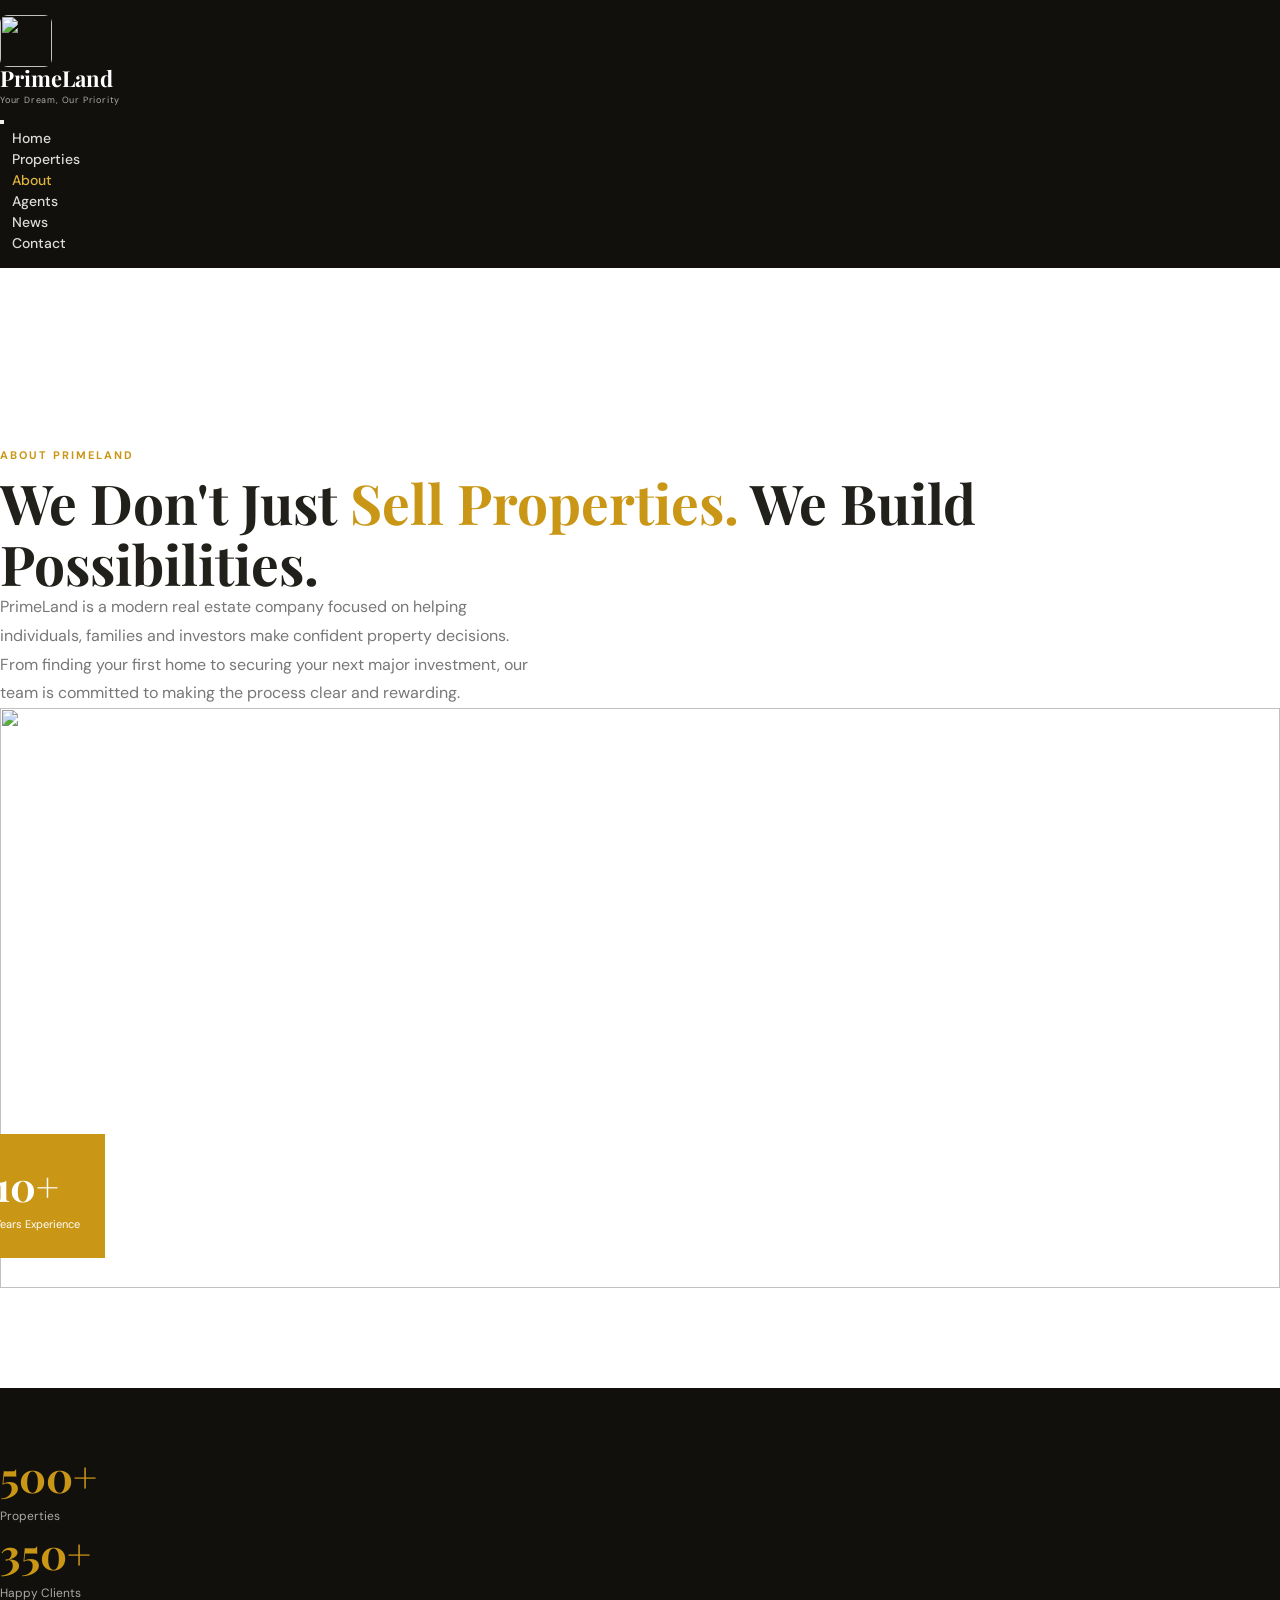
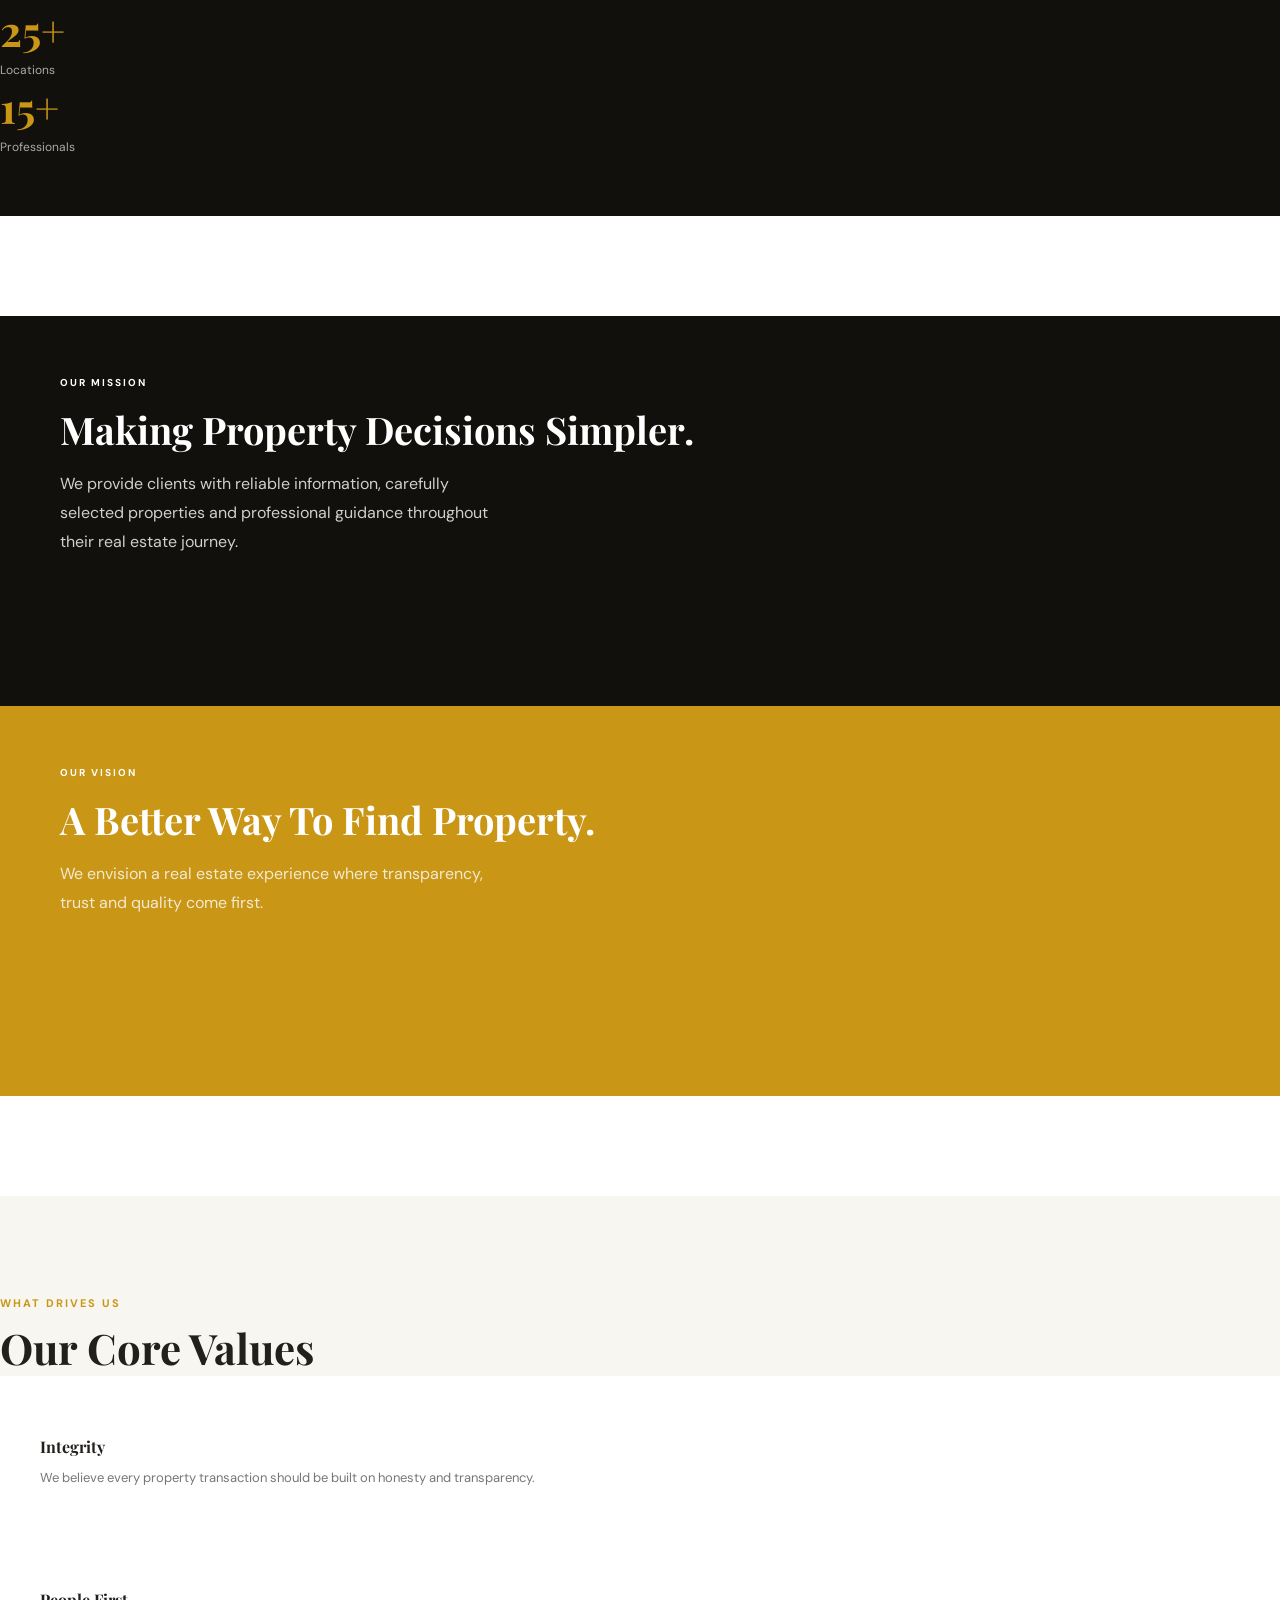
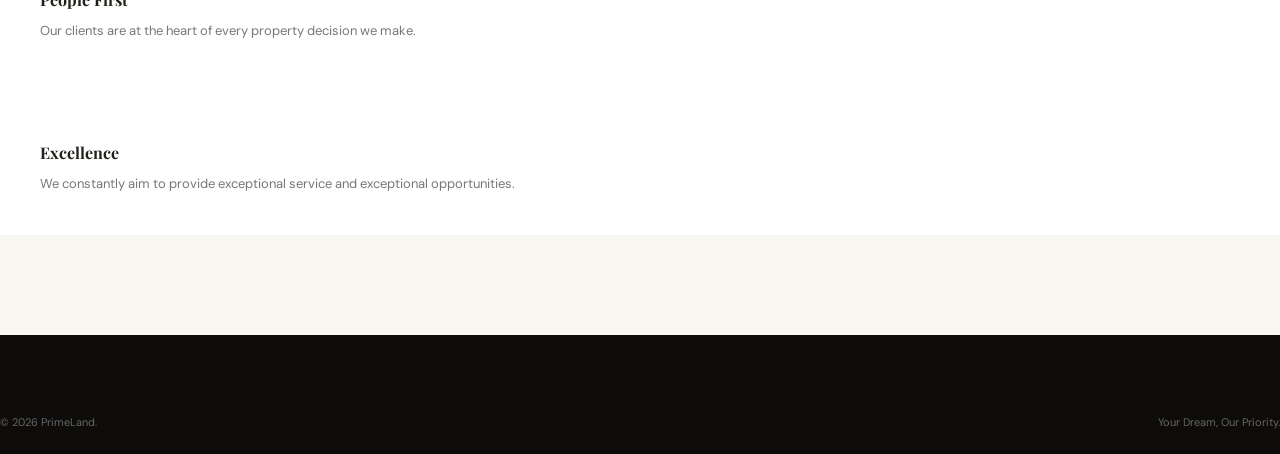
==== about-us.html @ 675a29d4 "Add files via upload" ====
<!DOCTYPE html>
<html lang="en">
<head>

    <meta charset="UTF-8">
    <meta name="viewport" content="width=device-width, initial-scale=1.0">

    <title>About Us | PrimeLand</title>

    <link rel="stylesheet" href="vendor/bootstrap/bootstrap.min.css">
    <link rel="stylesheet"
          href="vendor/bootstrap/bootstrap-icons-1.13.1/bootstrap-icons.css">
    <link rel="stylesheet" href="realestate.css">
    <link rel="stylesheet" href="pages.css">

</head>

<body>


<nav class="navbar navbar-expand-lg navbar-dark inner-navbar">

    <div class="container">

        <a class="navbar-brand d-flex align-items-center gap-2"
           href="index.html">

            <img src="assets/images/logo.png"
                 class="brand-logo">

            <div>
                <span class="brand-title">PrimeLand</span>
                <small>Your Dream, Our Priority</small>
            </div>

        </a>

        <button class="navbar-toggler"
                data-bs-toggle="collapse"
                data-bs-target="#navbar">

            <span class="navbar-toggler-icon"></span>

        </button>

        <div class="collapse navbar-collapse" id="navbar">

            <ul class="navbar-nav mx-auto">

                <li class="nav-item">
                    <a class="nav-link" href="index.html">Home</a>
                </li>

                <li class="nav-item">
                    <a class="nav-link" href="services.html">Properties</a>
                </li>

                <li class="nav-item">
                    <a class="nav-link active" href="about-us.html">
                        About
                    </a>
                </li>

                <li class="nav-item">
                    <a class="nav-link" href="agents.html">Agents</a>
                </li>

                <li class="nav-item">
                    <a class="nav-link" href="news.html">News</a>
                </li>

                <li class="nav-item">
                    <a class="nav-link" href="contact-us.html">Contact</a>
                </li>

            </ul>

        </div>

    </div>

</nav>


<!-- ABOUT INTRO -->
<section class="about-intro">

    <div class="container">

        <div class="row align-items-center g-5">

            <div class="col-lg-6">

                <span class="section-label">
                    ABOUT PRIMELAND
                </span>

                <h1>
                    We Don't Just
                    <span>Sell Properties.</span>
                    We Build Possibilities.
                </h1>

                <p>
                    PrimeLand is a modern real estate company
                    focused on helping individuals, families and
                    investors make confident property decisions.
                </p>

                <p>
                    From finding your first home to securing your
                    next major investment, our team is committed
                    to making the process clear and rewarding.
                </p>

            </div>

            <div class="col-lg-6">

                <div class="about-photo">

                    <img src="assets/images/primeland.jpeg">

                    <div class="about-stat">
                        <strong>10+</strong>
                        <span>Years Experience</span>
                    </div>

                </div>

            </div>

        </div>

    </div>

</section>


<!-- NUMBERS -->
<section class="about-numbers">

    <div class="container">

        <div class="row text-center">

            <div class="col-md-3">
                <strong>500+</strong>
                <span>Properties</span>
            </div>

            <div class="col-md-3">
                <strong>350+</strong>
                <span>Happy Clients</span>
            </div>

            <div class="col-md-3">
                <strong>25+</strong>
                <span>Locations</span>
            </div>

            <div class="col-md-3">
                <strong>15+</strong>
                <span>Professionals</span>
            </div>

        </div>

    </div>

</section>


<!-- MISSION -->
<section class="mission-section">

    <div class="container">

        <div class="row g-0">

            <div class="col-lg-6 mission-box dark">

                <i class="bi bi-bullseye"></i>

                <span>OUR MISSION</span>

                <h2>
                    Making Property
                    Decisions Simpler.
                </h2>

                <p>
                    We provide clients with reliable information,
                    carefully selected properties and professional
                    guidance throughout their real estate journey.
                </p>

            </div>


            <div class="col-lg-6 mission-box gold">

                <i class="bi bi-eye"></i>

                <span>OUR VISION</span>

                <h2>
                    A Better Way
                    To Find Property.
                </h2>

                <p>
                    We envision a real estate experience where
                    transparency, trust and quality come first.
                </p>

            </div>

        </div>

    </div>

</section>


<!-- WHY -->
<section class="about-values">

    <div class="container">

        <div class="text-center mb-5">

            <span class="section-label">
                WHAT DRIVES US
            </span>

            <h2>
                Our Core Values
            </h2>

        </div>

        <div class="row g-4">

            <div class="col-lg-4">

                <div class="value-card">

                    <i class="bi bi-shield-check"></i>

                    <h4>Integrity</h4>

                    <p>
                        We believe every property transaction
                        should be built on honesty and transparency.
                    </p>

                </div>

            </div>

            <div class="col-lg-4">

                <div class="value-card">

                    <i class="bi bi-people"></i>

                    <h4>People First</h4>

                    <p>
                        Our clients are at the heart of every
                        property decision we make.
                    </p>

                </div>

            </div>

            <div class="col-lg-4">

                <div class="value-card">

                    <i class="bi bi-stars"></i>

                    <h4>Excellence</h4>

                    <p>
                        We constantly aim to provide exceptional
                        service and exceptional opportunities.
                    </p>

                </div>

            </div>

        </div>

    </div>

</section>


<footer class="footer">

    <div class="container">

        <div class="footer-bottom">
            <span>© 2026 PrimeLand.</span>
            <span>Your Dream, Our Priority.</span>
        </div>

    </div>

</footer>


<script src="vendor/bootstrap/bootstrap.bundle.min.js"></script>

</body>
</html>
---- realestate.css ----
/* =========================================
   PRIMELAND REAL ESTATE
   ========================================= */

@import url('https://fonts.googleapis.com/css2?family=DM+Sans:wght@400;500;600;700&family=Playfair+Display:wght@500;600;700&display=swap');


/* =========================================
   ROOT
   ========================================= */

:root {
    --gold: #C99616;
    --gold-light: #e0b43a;
    --dark: #11100d;
    --dark-2: #191714;
    --cream: #f8f6f0;
    --white: #ffffff;
    --text: #22201b;
    --muted: #77736a;
    --border: #e7e3da;
}


/* =========================================
   GLOBAL
   ========================================= */

* {
    margin: 0;
    padding: 0;
    box-sizing: border-box;
}

html {
    scroll-behavior: smooth;
}

body {
    font-family: 'DM Sans', sans-serif;
    color: var(--text);
    background: var(--white);
}

a {
    text-decoration: none;
}

img {
    max-width: 100%;
    display: block;
}


/* =========================================
   NAVBAR
   ========================================= */

.primeland-navbar {
    padding: 18px 0;
    background: rgba(10, 10, 8, 0.55);
    backdrop-filter: blur(12px);
    border-bottom: 1px solid rgba(255, 255, 255, 0.08);
    transition: 0.3s ease;
}

.brand-logo {
    width: 52px;
    height: 52px;
    object-fit: cover;
    border-radius: 8px;
}

.brand-title {
    display: block;
    color: white;
    font-family: 'Playfair Display', serif;
    font-size: 22px;
    font-weight: 700;
    line-height: 1;
}

.brand-name small,
.navbar-brand small {
    display: block;
    color: rgba(255, 255, 255, 0.65);
    font-size: 9px;
    margin-top: 5px;
    letter-spacing: 0.8px;
}

.navbar-nav {
    gap: 8px;
}

.nav-link {
    color: rgba(255, 255, 255, 0.85) !important;
    font-size: 14px;
    font-weight: 500;
    padding: 8px 12px !important;
    transition: 0.3s ease;
}

.nav-link:hover,
.nav-link.active {
    color: var(--gold-light) !important;
}

.navbar-contact {
    display: flex;
    align-items: center;
    gap: 20px;
}

.phone-link {
    color: white;
    font-size: 13px;
}

.phone-link i {
    color: var(--gold-light);
    margin-right: 5px;
}

.gold-btn {
    background: var(--gold);
    border: 1px solid var(--gold);
    color: white;
    padding: 11px 22px;
    border-radius: 4px;
    font-weight: 600;
    font-size: 14px;
    transition: 0.3s ease;
}

.gold-btn:hover {
    background: #ad8212;
    border-color: #ad8212;
    color: white;
    transform: translateY(-2px);
}


/* =========================================
   HERO
   ========================================= */

.hero {
    position: relative;
    min-height: 900px;

    background-image: url("assets/images/primeland.jpeg");
    background-size: cover;
    background-position: center;
    background-attachment: fixed;

    color: white;
    overflow: hidden;
}

.hero-overlay {
    position: absolute;
    inset: 0;

    background:
        linear-gradient(
            90deg,
            rgba(0, 0, 0, 0.83) 0%,
            rgba(0, 0, 0, 0.58) 45%,
            rgba(0, 0, 0, 0.2) 100%
        );
}

.hero-content {
    position: relative;
    z-index: 2;
    padding-top: 210px;
    padding-bottom: 80px;
}

.hero-tag {
    display: inline-flex;
    align-items: center;
    gap: 8px;

    color: var(--gold-light);
    font-size: 12px;
    font-weight: 700;
    letter-spacing: 2px;

    margin-bottom: 20px;
}

.hero h1 {
    font-family: 'Playfair Display', serif;
    font-size: clamp(52px, 6vw, 82px);
    line-height: 1.02;
    font-weight: 600;
    max-width: 750px;
}

.hero h1 span {
    display: block;
    color: var(--gold-light);
}

.hero-text {
    max-width: 570px;
    color: rgba(255, 255, 255, 0.82);
    font-size: 17px;
    line-height: 1.8;
    margin: 25px 0 35px;
}


/* =========================================
   HERO FEATURES
   ========================================= */

.hero-features {
    display: flex;
    gap: 35px;
    flex-wrap: wrap;
}

.hero-features div {
    display: flex;
    align-items: center;
    gap: 10px;
}

.hero-features i {
    display: flex;
    align-items: center;
    justify-content: center;

    width: 38px;
    height: 38px;

    background: rgba(201, 150, 22, 0.18);
    border: 1px solid rgba(201, 150, 22, 0.45);

    color: var(--gold-light);
    border-radius: 50%;
}

.hero-features span {
    font-size: 12px;
    line-height: 1.4;
    color: rgba(255, 255, 255, 0.7);
}

.hero-features strong {
    display: block;
    color: white;
    font-size: 13px;
}


/* =========================================
   SEARCH
   ========================================= */

.property-search {
    margin-top: 100px;

    background: rgba(255, 255, 255, 0.97);
    color: var(--text);

    padding: 25px 28px;
    border-radius: 8px;

    box-shadow: 0 20px 60px rgba(0, 0, 0, 0.25);
}

.search-heading {
    display: flex;
    align-items: center;
    justify-content: space-between;

    margin-bottom: 20px;
}

.search-heading span {
    color: var(--gold);
    font-size: 10px;
    font-weight: 700;
    letter-spacing: 1.5px;
}

.search-heading h4 {
    font-family: 'Playfair Display', serif;
    margin: 3px 0 0;
    font-size: 22px;
}

.search-heading > i {
    font-size: 28px;
    color: var(--gold);
}

.property-search label {
    display: block;
    font-size: 12px;
    font-weight: 600;
    margin-bottom: 7px;
}

.property-search .form-select,
.property-search .input-group-text {
    height: 50px;
    border-color: var(--border);
    background: white;
}

.property-search .input-group-text {
    color: var(--gold);
}

.property-search .form-select {
    font-size: 13px;
}

.search-btn {
    height: 50px;
    background: var(--gold);
    border: none;
    color: white;
    font-weight: 600;
}

.search-btn:hover {
    background: #ad8212;
    color: white;
}


/* =========================================
   GENERAL SECTIONS
   ========================================= */

.section-padding {
    padding: 100px 0;
}

.section-heading {
    display: flex;
    align-items: end;
    justify-content: space-between;
    margin-bottom: 45px;
}

.section-label {
    display: block;
    color: var(--gold);
    font-size: 11px;
    font-weight: 700;
    letter-spacing: 2px;
    margin-bottom: 10px;
}

.section-heading h2,
.section-heading-center h2 {
    font-family: 'Playfair Display', serif;
    font-size: 43px;
    margin: 0;
}

.view-all {
    color: var(--gold);
    font-size: 14px;
    font-weight: 600;
}

.view-all i {
    margin-left: 6px;
}


/* =========================================
   PROPERTY CARDS
   ========================================= */

.property-card {
    background: white;
    border: 1px solid var(--border);
    border-radius: 7px;
    overflow: hidden;
    transition: 0.35s ease;
}

.property-card:hover {
    transform: translateY(-7px);
    box-shadow: 0 20px 45px rgba(0, 0, 0, 0.09);
}

.property-image {
    position: relative;
    height: 260px;
    overflow: hidden;
}

.property-image img {
    width: 100%;
    height: 100%;
    object-fit: cover;
    transition: 0.5s ease;
}

.property-card:hover .property-image img {
    transform: scale(1.06);
}

.property-badge {
    position: absolute;
    left: 18px;
    top: 18px;

    background: var(--gold);
    color: white;

    padding: 6px 10px;

    font-size: 10px;
    font-weight: 700;
    letter-spacing: 1px;
}

.favorite {
    position: absolute;
    right: 18px;
    top: 18px;

    width: 38px;
    height: 38px;

    border: none;
    border-radius: 50%;

    background: white;
    color: #555;

    font-size: 16px;
}

.property-body {
    padding: 22px;
}

.property-type {
    color: var(--gold);
    font-size: 11px;
    font-weight: 700;
    text-transform: uppercase;
    letter-spacing: 1px;
}

.property-body h4 {
    font-family: 'Playfair Display', serif;
    font-size: 21px;
    margin: 7px 0;
}

.property-body > p {
    color: var(--muted);
    font-size: 13px;
}

.property-body > p i {
    color: var(--gold);
}

.property-details {
    display: flex;
    gap: 15px;

    padding: 15px 0;
    border-top: 1px solid var(--border);
    border-bottom: 1px solid var(--border);

    color: var(--muted);
    font-size: 11px;
}

.property-details i {
    color: var(--gold);
}

.property-bottom {
    display: flex;
    align-items: center;
    justify-content: space-between;

    margin-top: 17px;
}

.property-bottom strong {
    font-size: 17px;
}

.property-btn {
    color: var(--gold);
    font-size: 12px;
    font-weight: 700;
}


/* =========================================
   CATEGORIES
   ========================================= */

.categories-section {
    background: var(--cream);
    padding: 100px 0;
}

.section-heading-center {
    max-width: 650px;
    margin: 0 auto 50px;
    text-align: center;
}

.section-heading-center p {
    color: var(--muted);
    margin-top: 15px;
    line-height: 1.7;
}

.category-card {
    display: block;
    padding: 32px 25px;

    background: white;
    border: 1px solid var(--border);

    color: var(--text);

    transition: 0.3s ease;
}

.category-card:hover {
    background: var(--dark);
    color: white;
    transform: translateY(-5px);
}

.category-icon {
    width: 55px;
    height: 55px;

    display: flex;
    align-items: center;
    justify-content: center;

    color: var(--gold);
    background: rgba(201, 150, 22, 0.12);

    font-size: 24px;
    margin-bottom: 25px;
}

.category-card h4 {
    font-family: 'Playfair Display', serif;
}

.category-card p {
    color: var(--muted);
    font-size: 13px;
    line-height: 1.7;
}

.category-card span {
    color: var(--gold);
    font-size: 12px;
    font-weight: 700;
}


/* =========================================
   WHY SECTION
   ========================================= */

.why-section {
    padding: 110px 0;
}

.why-image {
    position: relative;
    padding-right: 30px;
}

.why-image img {
    width: 100%;
    height: 580px;
    object-fit: cover;
}

.experience-box {
    position: absolute;
    right: 0;
    bottom: 35px;

    background: var(--gold);
    color: white;

    padding: 25px;

    display: flex;
    align-items: center;
    gap: 12px;
}

.experience-box strong {
    font-family: 'Playfair Display', serif;
    font-size: 42px;
}

.experience-box span {
    font-size: 11px;
    line-height: 1.4;
}

.why-section h2 {
    font-family: 'Playfair Display', serif;
    font-size: 45px;
    line-height: 1.15;
    margin-bottom: 20px;
}

.why-section h2 span {
    color: var(--gold);
}

.large-text {
    color: var(--muted);
    line-height: 1.8;
}

.why-list {
    margin: 30px 0;
}

.why-item {
    display: flex;
    gap: 18px;
    margin-bottom: 25px;
}

.why-item > i {
    width: 45px;
    height: 45px;

    flex-shrink: 0;

    display: flex;
    align-items: center;
    justify-content: center;

    background: rgba(201, 150, 22, 0.12);
    color: var(--gold);
}

.why-item h5 {
    font-size: 16px;
    margin-bottom: 5px;
}

.why-item p {
    color: var(--muted);
    font-size: 13px;
    line-height: 1.6;
    margin: 0;
}


/* =========================================
   CTA
   ========================================= */

.cta-section {
    padding: 0 0 100px;
}

.cta-box {
    background: var(--dark);
    color: white;

    padding: 60px;

    display: flex;
    align-items: center;
    justify-content: space-between;

    gap: 30px;
}

.cta-box span {
    color: var(--gold-light);
    font-size: 10px;
    font-weight: 700;
    letter-spacing: 2px;
}

.cta-box h2 {
    max-width: 600px;
    font-family: 'Playfair Display', serif;
    font-size: 40px;
    margin: 10px 0 0;
}


/* =========================================
   FOOTER
   ========================================= */

.footer {
    background: #0d0c0a;
    color: white;
    padding: 80px 0 25px;
}

.footer-brand {
    display: flex;
    align-items: center;
    gap: 12px;
    margin-bottom: 20px;
}

.footer-brand img {
    width: 48px;
    height: 48px;
    object-fit: cover;
    border-radius: 7px;
}

.footer-brand h4 {
    font-family: 'Playfair Display', serif;
    margin: 0;
}

.footer-brand small {
    color: #777;
    font-size: 9px;
}

.footer p {
    color: #85827b;
    font-size: 13px;
    line-height: 1.8;
    max-width: 350px;
}

.footer h5 {
    font-size: 14px;
    margin-bottom: 22px;
}

.footer ul {
    list-style: none;
    padding: 0;
    margin: 0;
}

.footer li {
    margin-bottom: 12px;
    color: #85827b;
    font-size: 13px;
}

.footer li a {
    color: #85827b;
    transition: 0.3s;
}

.footer li a:hover {
    color: var(--gold);
}

.contact-list i {
    color: var(--gold);
    width: 22px;
}

.social-links {
    display: flex;
    gap: 9px;
    margin-top: 25px;
}

.social-links a {
    width: 36px;
    height: 36px;

    display: flex;
    align-items: center;
    justify-content: center;

    border: 1px solid #292722;
    color: #aaa;

    transition: 0.3s;
}

.social-links a:hover {
    background: var(--gold);
    border-color: var(--gold);
    color: white;
}

.footer hr {
    border-color: #292722;
    margin: 50px 0 20px;
}

.footer-bottom {
    display: flex;
    justify-content: space-between;
    color: #666;
    font-size: 11px;
}


/* =========================================
   RESPONSIVE
   ========================================= */

@media (max-width: 991px) {

    .primeland-navbar {
        background: rgba(10, 10, 8, 0.95);
    }

    .navbar-contact {
        flex-direction: column;
        align-items: flex-start;
        padding: 15px 12px;
    }

    .hero {
        min-height: auto;
        background-attachment: scroll;
    }

    .hero-content {
        padding-top: 160px;
    }

    .property-search {
        margin-top: 70px;
    }

    .section-padding,
    .categories-section,
    .why-section {
        padding: 75px 0;
    }

    .why-image {
        padding-right: 0;
    }

    .why-image img {
        height: 450px;
    }

}


@media (max-width: 767px) {

    .hero-content {
        padding-top: 140px;
        padding-bottom: 50px;
    }

    .hero h1 {
        font-size: 50px;
    }

    .hero-text {
        font-size: 15px;
    }

    .hero-features {
        gap: 18px;
    }

    .property-search {
        padding: 20px;
        margin-top: 55px;
    }

    .section-heading {
        display: block;
    }

    .section-heading h2,
    .section-heading-center h2 {
        font-size: 34px;
    }

    .view-all {
        display: inline-block;
        margin-top: 15px;
    }

    .why-section h2 {
        font-size: 36px;
    }

    .cta-box {
        padding: 40px 25px;
        display: block;
    }

    .cta-box h2 {
        font-size: 32px;
        margin-bottom: 25px;
    }

    .footer-bottom {
        display: block;
    }

    .footer-bottom span {
        display: block;
        margin-bottom: 8px;
    }

}


@media (max-width: 480px) {

    .brand-logo {
        width: 44px;
        height: 44px;
    }

    .brand-title {
        font-size: 19px;
    }

    .hero h1 {
        font-size: 43px;
    }

    .hero-features {
        flex-direction: column;
    }

    .property-image {
        height: 230px;
    }

    .why-image img {
        height: 350px;
    }

    .experience-box {
        padding: 18px;
    }

    .experience-box strong {
        font-size: 32px;
    }

}

/* =========================================
   INNER PAGE NAVBAR
   ========================================= */

.inner-navbar {
    background: #11100d;
    padding: 15px 0;
}


/* =========================================
   PROPERTIES PAGE
   ========================================= */

.properties-hero {
    background: #11100d;
    color: white;
    padding: 180px 0 100px;
}

.properties-hero h1 {
    font-family: 'Playfair Display', serif;
    font-size: 65px;
    max-width: 700px;
}

.properties-hero h1 span {
    color: var(--gold);
}

.properties-hero p {
    color: #aaa;
    max-width: 550px;
    line-height: 1.8;
}

.property-filter {
    margin-top: -45px;
    position: relative;
    z-index: 2;
}

.filter-box {
    background: white;
    padding: 28px;
    box-shadow: 0 20px 50px rgba(0,0,0,.1);
}

.filter-box label {
    font-size: 12px;
    font-weight: 600;
    margin-bottom: 7px;
}

.filter-box .form-select {
    height: 48px;
    border-color: #ddd;
    font-size: 13px;
}

.listing-section {
    padding: 100px 0;
}

.listing-top {
    display: flex;
    align-items: end;
    justify-content: space-between;
    margin-bottom: 40px;
}

.listing-top h2 {
    font-family: 'Playfair Display', serif;
    font-size: 40px;
}

.sort-select {
    width: 180px;
    height: 42px;
    font-size: 12px;
}

.listing-card {
    background: white;
    border: 1px solid #e6e2d9;
    transition: .3s;
}

.listing-card:hover {
    transform: translateY(-6px);
    box-shadow: 0 20px 40px rgba(0,0,0,.08);
}

.listing-image {
    height: 250px;
    position: relative;
    overflow: hidden;
}

.listing-image img {
    width: 100%;
    height: 100%;
    object-fit: cover;
    transition: .5s;
}

.listing-card:hover img {
    transform: scale(1.05);
}

.listing-image > span {
    position: absolute;
    top: 15px;
    left: 15px;

    background: var(--gold);
    color: white;

    padding: 6px 9px;
    font-size: 9px;
    font-weight: 700;
}

.listing-image button {
    position: absolute;
    right: 15px;
    top: 15px;

    width: 36px;
    height: 36px;

    border: none;
    border-radius: 50%;

    background: white;
}

.listing-body {
    padding: 22px;
}

.listing-body small {
    color: var(--gold);
    text-transform: uppercase;
    font-size: 10px;
    font-weight: 700;
    letter-spacing: 1px;
}

.listing-body h4 {
    font-family: 'Playfair Display', serif;
    margin: 7px 0;
}

.listing-body p {
    color: #777;
    font-size: 12px;
}

.listing-body p i {
    color: var(--gold);
}

.listing-info {
    display: flex;
    gap: 20px;
    border-top: 1px solid #eee;
    padding: 14px 0;
    color: #777;
    font-size: 11px;
}

.listing-info i {
    color: var(--gold);
}

.listing-price {
    display: flex;
    justify-content: space-between;
    align-items: center;
}

.listing-price strong {
    font-size: 17px;
}

.listing-price a {
    color: var(--gold);
    font-size: 12px;
    font-weight: 700;
}


/* =========================================
   ABOUT PAGE
   ========================================= */

.about-intro {
    padding: 180px 0 100px;
}

.about-intro h1 {
    font-family: 'Playfair Display', serif;
    font-size: 55px;
    line-height: 1.1;
}

.about-intro h1 span {
    color: var(--gold);
}

.about-intro p {
    color: #777;
    line-height: 1.8;
    max-width: 550px;
}

.about-photo {
    position: relative;
}

.about-photo img {
    height: 580px;
    width: 100%;
    object-fit: cover;
}

.about-stat {
    position: absolute;
    bottom: 30px;
    left: -30px;

    background: var(--gold);
    color: white;

    padding: 25px;
}

.about-stat strong {
    display: block;
    font-family: 'Playfair Display', serif;
    font-size: 40px;
}

.about-stat span {
    font-size: 11px;
}

.about-numbers {
    background: #11100d;
    color: white;
    padding: 60px 0;
}

.about-numbers strong {
    display: block;
    color: var(--gold);
    font-family: 'Playfair Display', serif;
    font-size: 42px;
}

.about-numbers span {
    color: #aaa;
    font-size: 12px;
}

.mission-section {
    padding: 100px 0;
}

.mission-box {
    padding: 60px;
    min-height: 390px;
}

.mission-box.dark {
    background: #11100d;
    color: white;
}

.mission-box.gold {
    background: var(--gold);
    color: white;
}

.mission-box i {
    font-size: 35px;
    margin-bottom: 25px;
}

.mission-box > span {
    display: block;
    font-size: 10px;
    font-weight: 700;
    letter-spacing: 2px;
}

.mission-box h2 {
    font-family: 'Playfair Display', serif;
    font-size: 38px;
    margin: 15px 0;
}

.mission-box p {
    max-width: 450px;
    line-height: 1.8;
    opacity: .8;
}

.about-values {
    background: #f8f6f0;
    padding: 100px 0;
}

.about-values h2 {
    font-family: 'Playfair Display', serif;
    font-size: 42px;
}

.value-card {
    background: white;
    padding: 40px;
    height: 100%;
}

.value-card i {
    font-size: 30px;
    color: var(--gold);
}

.value-card h4 {
    font-family: 'Playfair Display', serif;
    margin: 20px 0 10px;
}

.value-card p {
    color: #777;
    line-height: 1.7;
    font-size: 13px;
}


/* =========================================
   AGENTS PAGE
   ========================================= */

.agents-hero {
    background: #11100d;
    color: white;
    padding: 180px 0 110px;
}

.agents-hero h1 {
    font-family: 'Playfair Display', serif;
    font-size: 62px;
}

.agents-hero h1 span {
    color: var(--gold);
}

.agents-hero p {
    color: #aaa;
}

.agents-section {
    padding: 100px 0;
}

.agent-card {
    border: 1px solid #e5e1d8;
    background: white;
}

.agent-photo {
    height: 390px;
    position: relative;
    overflow: hidden;
}

.agent-photo img {
    width: 100%;
    height: 100%;
    object-fit: cover;
}

.agent-social {
    position: absolute;
    bottom: 20px;
    left: 20px;

    display: flex;
    gap: 7px;
}

.agent-social a {
    width: 35px;
    height: 35px;

    display: flex;
    align-items: center;
    justify-content: center;

    background: white;
    color: var(--gold);
}

.agent-info {
    padding: 25px;
}

.agent-info > span {
    color: var(--gold);
    text-transform: uppercase;
    font-size: 9px;
    font-weight: 700;
    letter-spacing: 1px;
}

.agent-info h3 {
    font-family: 'Playfair Display', serif;
    margin: 7px 0;
}

.agent-info p {
    color: #777;
    font-size: 12px;
}

.agent-info > a {
    color: var(--gold);
    font-size: 12px;
    font-weight: 700;
}


/* =========================================
   NEWS PAGE
   ========================================= */

.news-heading {
    background: #11100d;
    color: white;
    padding: 180px 0 100px;
}

.news-heading h1 {
    font-family: 'Playfair Display', serif;
    font-size: 62px;
    max-width: 700px;
}

.news-heading h1 span {
    color: var(--gold);
}

.news-section {
    padding: 100px 0;
}

.featured-news {
    display: grid;
    grid-template-columns: 1.2fr 1fr;
    background: #f8f6f0;
}

.featured-image {
    min-height: 450px;
}

.featured-image img {
    width: 100%;
    height: 100%;
    object-fit: cover;
}

.featured-content {
    padding: 55px;
    display: flex;
    flex-direction: column;
    justify-content: center;
}

.featured-content > span,
.news-grid article span {
    color: var(--gold);
    font-size: 9px;
    font-weight: 700;
    letter-spacing: 1.5px;
}

.featured-content h2 {
    font-family: 'Playfair Display', serif;
    font-size: 38px;
    margin: 15px 0;
}

.featured-content p {
    color: #777;
    line-height: 1.8;
}

.featured-content small {
    color: #999;
    margin: 10px 0 20px;
}

.featured-content a,
.news-grid a {
    color: var(--gold);
    font-weight: 700;
    font-size: 12px;
}

.news-grid {
    display: grid;
    grid-template-columns: repeat(3, 1fr);
    gap: 30px;
    margin-top: 50px;
}

.news-grid article {
    border: 1px solid #e6e2da;
}

.news-grid article img {
    width: 100%;
    height: 220px;
    object-fit: cover;
}

.news-grid article > div {
    padding: 25px;
}

.news-grid h3 {
    font-family: 'Playfair Display', serif;
    font-size: 22px;
    margin: 10px 0;
}

.news-grid p {
    color: #777;
    font-size: 13px;
    line-height: 1.7;
}


/* =========================================
   CONTACT PAGE
   ========================================= */

.contact-page {
    background: #f8f6f0;
    padding: 180px 0 100px;
    min-height: 100vh;
}

.contact-wrapper {
    box-shadow: 0 20px 60px rgba(0,0,0,.08);
}

.contact-info {
    background: #11100d;
    color: white;
    padding: 65px;
}

.contact-info h1 {
    font-family: 'Playfair Display', serif;
    font-size: 48px;
}

.contact-info h1 span {
    color: var(--gold);
}

.contact-info > p {
    color: #aaa;
    line-height: 1.8;
    margin: 20px 0 45px;
}

.contact-details > div {
    display: flex;
    align-items: center;
    gap: 15px;
    margin-bottom: 25px;
}

.contact-details i {
    width: 45px;
    height: 45px;

    display: flex;
    align-items: center;
    justify-content: center;

    background: rgba(201,150,22,.15);
    color: var(--gold);
}

.contact-details small {
    display: block;
    color: #777;
    font-size: 9px;
    letter-spacing: 1px;
}

.contact-details strong {
    font-size: 13px;
}

.contact-form {
    background: white;
    padding: 65px;
}

.contact-form h2 {
    font-family: 'Playfair Display', serif;
    font-size: 36px;
    margin-bottom: 30px;
}

.contact-form label {
    font-size: 11px;
    font-weight: 600;
    margin-bottom: 7px;
}

.contact-form .form-control,
.contact-form .form-select {
    border-color: #e3dfd6;
    border-radius: 2px;
    padding: 13px;
    font-size: 13px;
}

.contact-form textarea {
    resize: none;
}


/* =========================================
   RESPONSIVE INNER PAGES
   ========================================= */

@media (max-width: 991px) {

    .properties-hero h1,
    .agents-hero h1,
    .news-heading h1 {
        font-size: 48px;
    }

    .about-intro h1 {
        font-size: 45px;
    }

    .about-photo img {
        height: 450px;
    }

    .featured-news {
        grid-template-columns: 1fr;
    }

    .news-grid {
        grid-template-columns: 1fr 1fr;
    }

    .contact-info,
    .contact-form {
        padding: 45px;
    }

}


@media (max-width: 767px) {

    .properties-hero,
    .agents-hero,
    .news-heading {
        padding: 150px 0 75px;
    }

    .listing-section,
    .agents-section,
    .news-section,
    .mission-section,
    .about-values {
        padding: 70px 0;
    }

    .listing-top {
        display: block;
    }

    .sort-select {
        margin-top: 15px;
    }

    .mission-box {
        padding: 40px 30px;
    }

    .news-grid {
        grid-template-columns: 1fr;
    }

    .featured-content {
        padding: 35px 25px;
    }

    .contact-page {
        padding: 130px 0 60px;
    }

    .contact-info,
    .contact-form {
        padding: 35px 25px;
    }

    .contact-info h1 {
        font-size: 38px;
    }

}
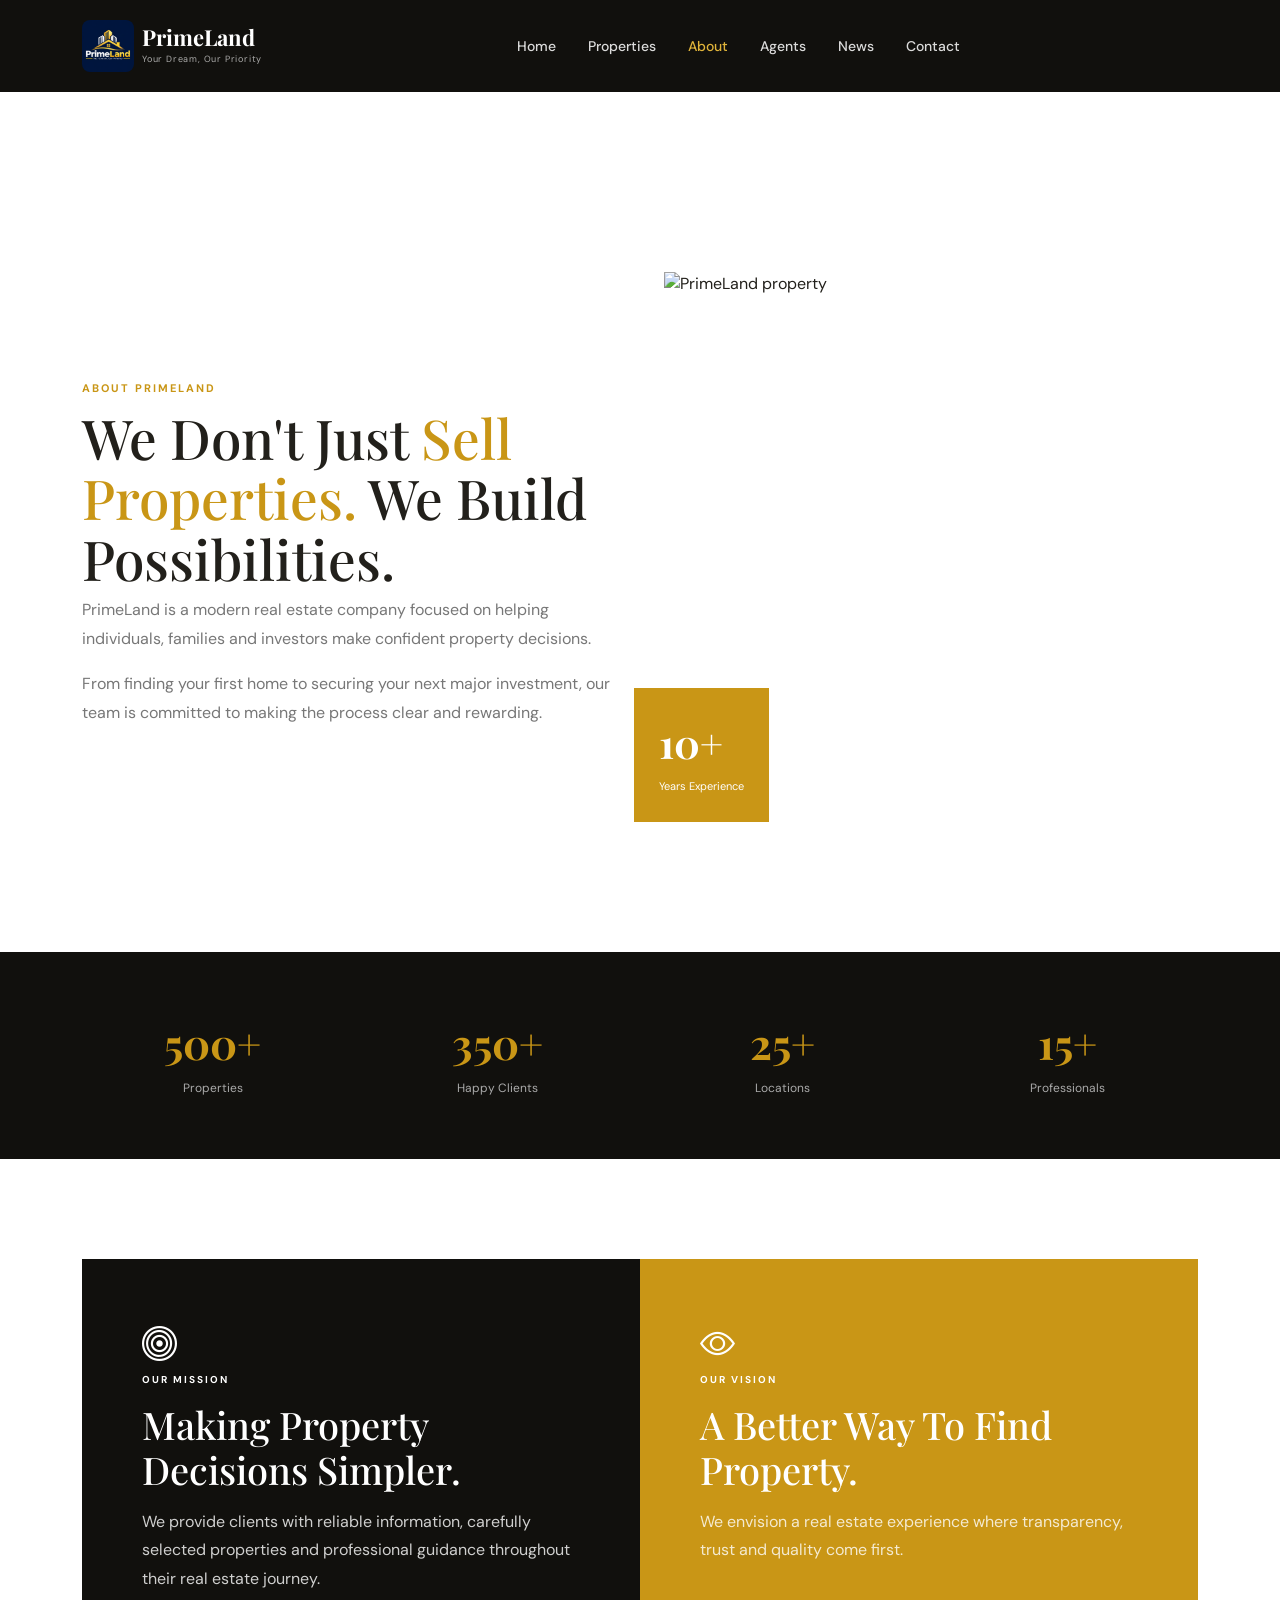
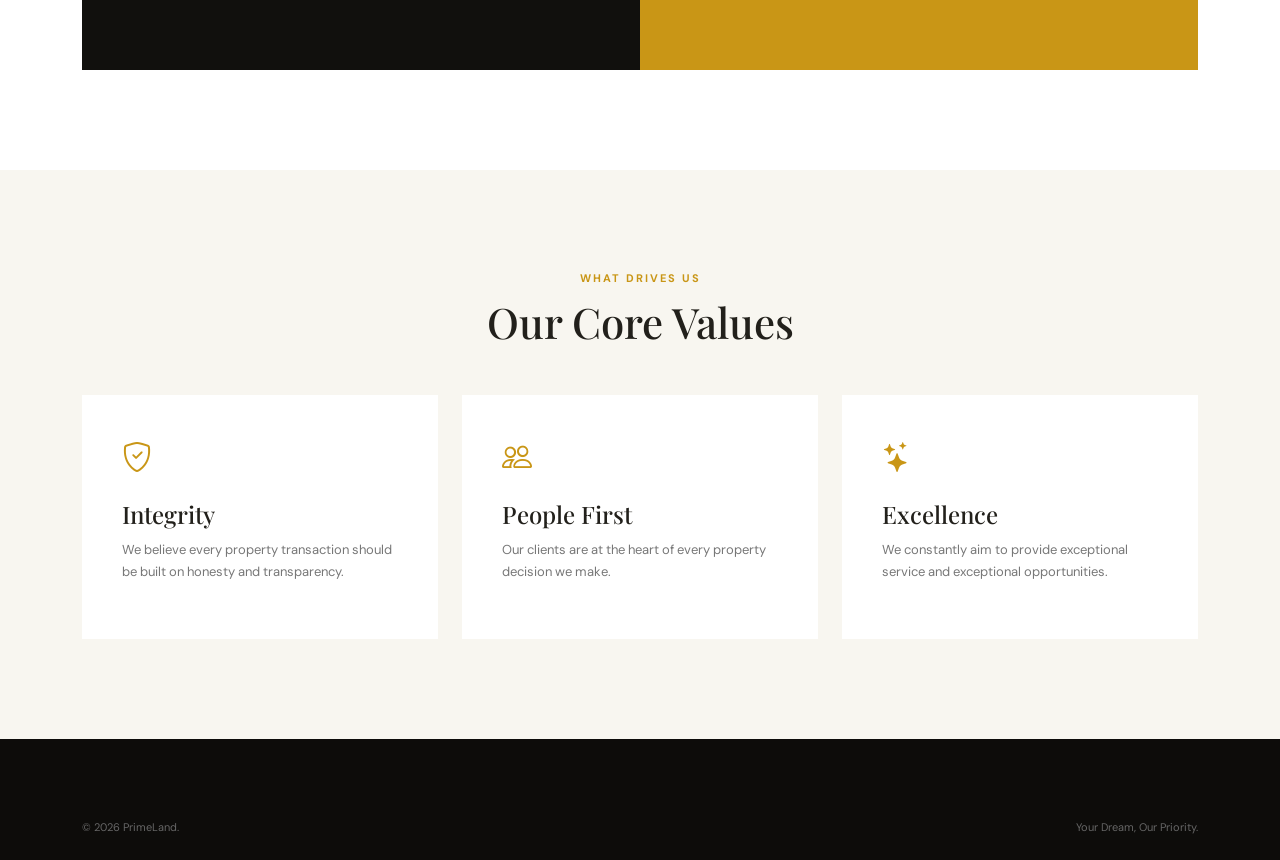
==== commit 6d6cab89: "Add files via upload" ====
--- a/about-us.html
+++ b/about-us.html
@@ -7,9 +7,15 @@
 
     <title>About Us | PrimeLand</title>
 
-    <link rel="stylesheet" href="vendor/bootstrap/bootstrap.min.css">
-    <link rel="stylesheet"
-          href="vendor/bootstrap/bootstrap-icons-1.13.1/bootstrap-icons.css">
+    <!-- Bootstrap CSS -->
+    <link href="https://cdn.jsdelivr.net/npm/bootstrap@5.3.8/dist/css/bootstrap.min.css"
+          rel="stylesheet">
+
+    <!-- Bootstrap Icons -->
+    <link href="https://cdn.jsdelivr.net/npm/bootstrap-icons@1.13.1/font/bootstrap-icons.min.css"
+          rel="stylesheet">
+
+    <!-- Custom CSS -->
     <link rel="stylesheet" href="realestate.css">
     <link rel="stylesheet" href="pages.css">
 
@@ -18,6 +24,7 @@
 <body>
 
 
+<!-- ================= NAVBAR ================= -->
 <nav class="navbar navbar-expand-lg navbar-dark inner-navbar">
 
     <div class="container">
@@ -26,51 +33,110 @@
            href="index.html">
 
             <img src="assets/images/logo.png"
-                 class="brand-logo">
+                 class="brand-logo"
+                 alt="PrimeLand Logo">
 
             <div>
-                <span class="brand-title">PrimeLand</span>
-                <small>Your Dream, Our Priority</small>
+
+                <span class="brand-title">
+                    PrimeLand
+                </span>
+
+                <small>
+                    Your Dream, Our Priority
+                </small>
+
             </div>
 
         </a>
 
+
         <button class="navbar-toggler"
+                type="button"
                 data-bs-toggle="collapse"
-                data-bs-target="#navbar">
+                data-bs-target="#navbar"
+                aria-controls="navbar"
+                aria-expanded="false"
+                aria-label="Toggle navigation">
 
             <span class="navbar-toggler-icon"></span>
 
         </button>
 
+
         <div class="collapse navbar-collapse" id="navbar">
 
             <ul class="navbar-nav mx-auto">
 
                 <li class="nav-item">
-                    <a class="nav-link" href="index.html">Home</a>
+
+                    <a class="nav-link"
+                       href="index.html">
+
+                        Home
+
+                    </a>
+
                 </li>
 
+
                 <li class="nav-item">
-                    <a class="nav-link" href="services.html">Properties</a>
+
+                    <a class="nav-link"
+                       href="services.html">
+
+                        Properties
+
+                    </a>
+
                 </li>
 
+
                 <li class="nav-item">
-                    <a class="nav-link active" href="about-us.html">
+
+                    <a class="nav-link active"
+                       href="about-us.html">
+
                         About
+
                     </a>
+
                 </li>
 
+
                 <li class="nav-item">
-                    <a class="nav-link" href="agents.html">Agents</a>
+
+                    <a class="nav-link"
+                       href="agents.html">
+
+                        Agents
+
+                    </a>
+
                 </li>
 
+
                 <li class="nav-item">
-                    <a class="nav-link" href="news.html">News</a>
+
+                    <a class="nav-link"
+                       href="news.html">
+
+                        News
+
+                    </a>
+
                 </li>
 
+
                 <li class="nav-item">
-                    <a class="nav-link" href="contact-us.html">Contact</a>
+
+                    <a class="nav-link"
+                       href="contact-us.html">
+
+                        Contact
+
+                    </a>
+
                 </li>
 
             </ul>
@@ -82,48 +148,76 @@
 </nav>
 
 
-<!-- ABOUT INTRO -->
+
+<!-- ================= ABOUT INTRO ================= -->
 <section class="about-intro">
 
     <div class="container">
 
         <div class="row align-items-center g-5">
 
+
+            <!-- TEXT -->
             <div class="col-lg-6">
 
                 <span class="section-label">
                     ABOUT PRIMELAND
                 </span>
 
+
                 <h1>
+
                     We Don't Just
-                    <span>Sell Properties.</span>
+
+                    <span>
+                        Sell Properties.
+                    </span>
+
                     We Build Possibilities.
+
                 </h1>
 
+
                 <p>
+
                     PrimeLand is a modern real estate company
                     focused on helping individuals, families and
                     investors make confident property decisions.
+
                 </p>
 
+
                 <p>
+
                     From finding your first home to securing your
                     next major investment, our team is committed
                     to making the process clear and rewarding.
+
                 </p>
 
             </div>
 
+
+
+            <!-- IMAGE -->
             <div class="col-lg-6">
 
                 <div class="about-photo">
 
-                    <img src="assets/images/primeland.jpeg">
+                    <img src="assets/images/primeland.jpeg"
+                         alt="PrimeLand property">
+
 
                     <div class="about-stat">
-                        <strong>10+</strong>
-                        <span>Years Experience</span>
+
+                        <strong>
+                            10+
+                        </strong>
+
+                        <span>
+                            Years Experience
+                        </span>
+
                     </div>
 
                 </div>
@@ -137,7 +231,8 @@
 </section>
 
 
-<!-- NUMBERS -->
+
+<!-- ================= NUMBERS ================= -->
 <section class="about-numbers">
 
     <div class="container">
@@ -145,23 +240,54 @@
         <div class="row text-center">
 
             <div class="col-md-3">
-                <strong>500+</strong>
-                <span>Properties</span>
-            </div>
+
+                <strong>
+                    500+
+                </strong>
+
+                <span>
+                    Properties
+                </span>
+
+            </div>
+
 
             <div class="col-md-3">
-                <strong>350+</strong>
-                <span>Happy Clients</span>
-            </div>
+
+                <strong>
+                    350+
+                </strong>
+
+                <span>
+                    Happy Clients
+                </span>
+
+            </div>
+
 
             <div class="col-md-3">
-                <strong>25+</strong>
-                <span>Locations</span>
-            </div>
+
+                <strong>
+                    25+
+                </strong>
+
+                <span>
+                    Locations
+                </span>
+
+            </div>
+
 
             <div class="col-md-3">
-                <strong>15+</strong>
-                <span>Professionals</span>
+
+                <strong>
+                    15+
+                </strong>
+
+                <span>
+                    Professionals
+                </span>
+
             </div>
 
         </div>
@@ -171,47 +297,68 @@
 </section>
 
 
-<!-- MISSION -->
+
+<!-- ================= MISSION & VISION ================= -->
 <section class="mission-section">
 
     <div class="container">
 
         <div class="row g-0">
 
+
+            <!-- MISSION -->
             <div class="col-lg-6 mission-box dark">
 
                 <i class="bi bi-bullseye"></i>
 
-                <span>OUR MISSION</span>
+                <span>
+                    OUR MISSION
+                </span>
+
 
                 <h2>
+
                     Making Property
                     Decisions Simpler.
+
                 </h2>
 
+
                 <p>
+
                     We provide clients with reliable information,
                     carefully selected properties and professional
                     guidance throughout their real estate journey.
+
                 </p>
 
             </div>
 
 
+
+            <!-- VISION -->
             <div class="col-lg-6 mission-box gold">
 
                 <i class="bi bi-eye"></i>
 
-                <span>OUR VISION</span>
+                <span>
+                    OUR VISION
+                </span>
+
 
                 <h2>
+
                     A Better Way
                     To Find Property.
+
                 </h2>
 
+
                 <p>
+
                     We envision a real estate experience where
                     transparency, trust and quality come first.
+
                 </p>
 
             </div>
@@ -223,7 +370,8 @@
 </section>
 
 
-<!-- WHY -->
+
+<!-- ================= CORE VALUES ================= -->
 <section class="about-values">
 
     <div class="container">
@@ -234,59 +382,88 @@
                 WHAT DRIVES US
             </span>
 
+
             <h2>
                 Our Core Values
             </h2>
 
         </div>
 
+
+
         <div class="row g-4">
 
+
+            <!-- INTEGRITY -->
             <div class="col-lg-4">
 
                 <div class="value-card">
 
                     <i class="bi bi-shield-check"></i>
 
-                    <h4>Integrity</h4>
+
+                    <h4>
+                        Integrity
+                    </h4>
+
 
                     <p>
+
                         We believe every property transaction
                         should be built on honesty and transparency.
+
                     </p>
 
                 </div>
 
             </div>
 
+
+
+            <!-- PEOPLE FIRST -->
             <div class="col-lg-4">
 
                 <div class="value-card">
 
                     <i class="bi bi-people"></i>
 
-                    <h4>People First</h4>
+
+                    <h4>
+                        People First
+                    </h4>
+
 
                     <p>
+
                         Our clients are at the heart of every
                         property decision we make.
+
                     </p>
 
                 </div>
 
             </div>
 
+
+
+            <!-- EXCELLENCE -->
             <div class="col-lg-4">
 
                 <div class="value-card">
 
                     <i class="bi bi-stars"></i>
 
-                    <h4>Excellence</h4>
+
+                    <h4>
+                        Excellence
+                    </h4>
+
 
                     <p>
+
                         We constantly aim to provide exceptional
                         service and exceptional opportunities.
+
                     </p>
 
                 </div>
@@ -300,13 +477,22 @@
 </section>
 
 
+
+<!-- ================= FOOTER ================= -->
 <footer class="footer">
 
     <div class="container">
 
         <div class="footer-bottom">
-            <span>© 2026 PrimeLand.</span>
-            <span>Your Dream, Our Priority.</span>
+
+            <span>
+                © 2026 PrimeLand.
+            </span>
+
+            <span>
+                Your Dream, Our Priority.
+            </span>
+
         </div>
 
     </div>
@@ -314,7 +500,9 @@
 </footer>
 
 
-<script src="vendor/bootstrap/bootstrap.bundle.min.js"></script>
+
+<!-- Bootstrap JS -->
+<script src="https://cdn.jsdelivr.net/npm/bootstrap@5.3.8/dist/js/bootstrap.bundle.min.js"></script>
 
 </body>
 </html>
